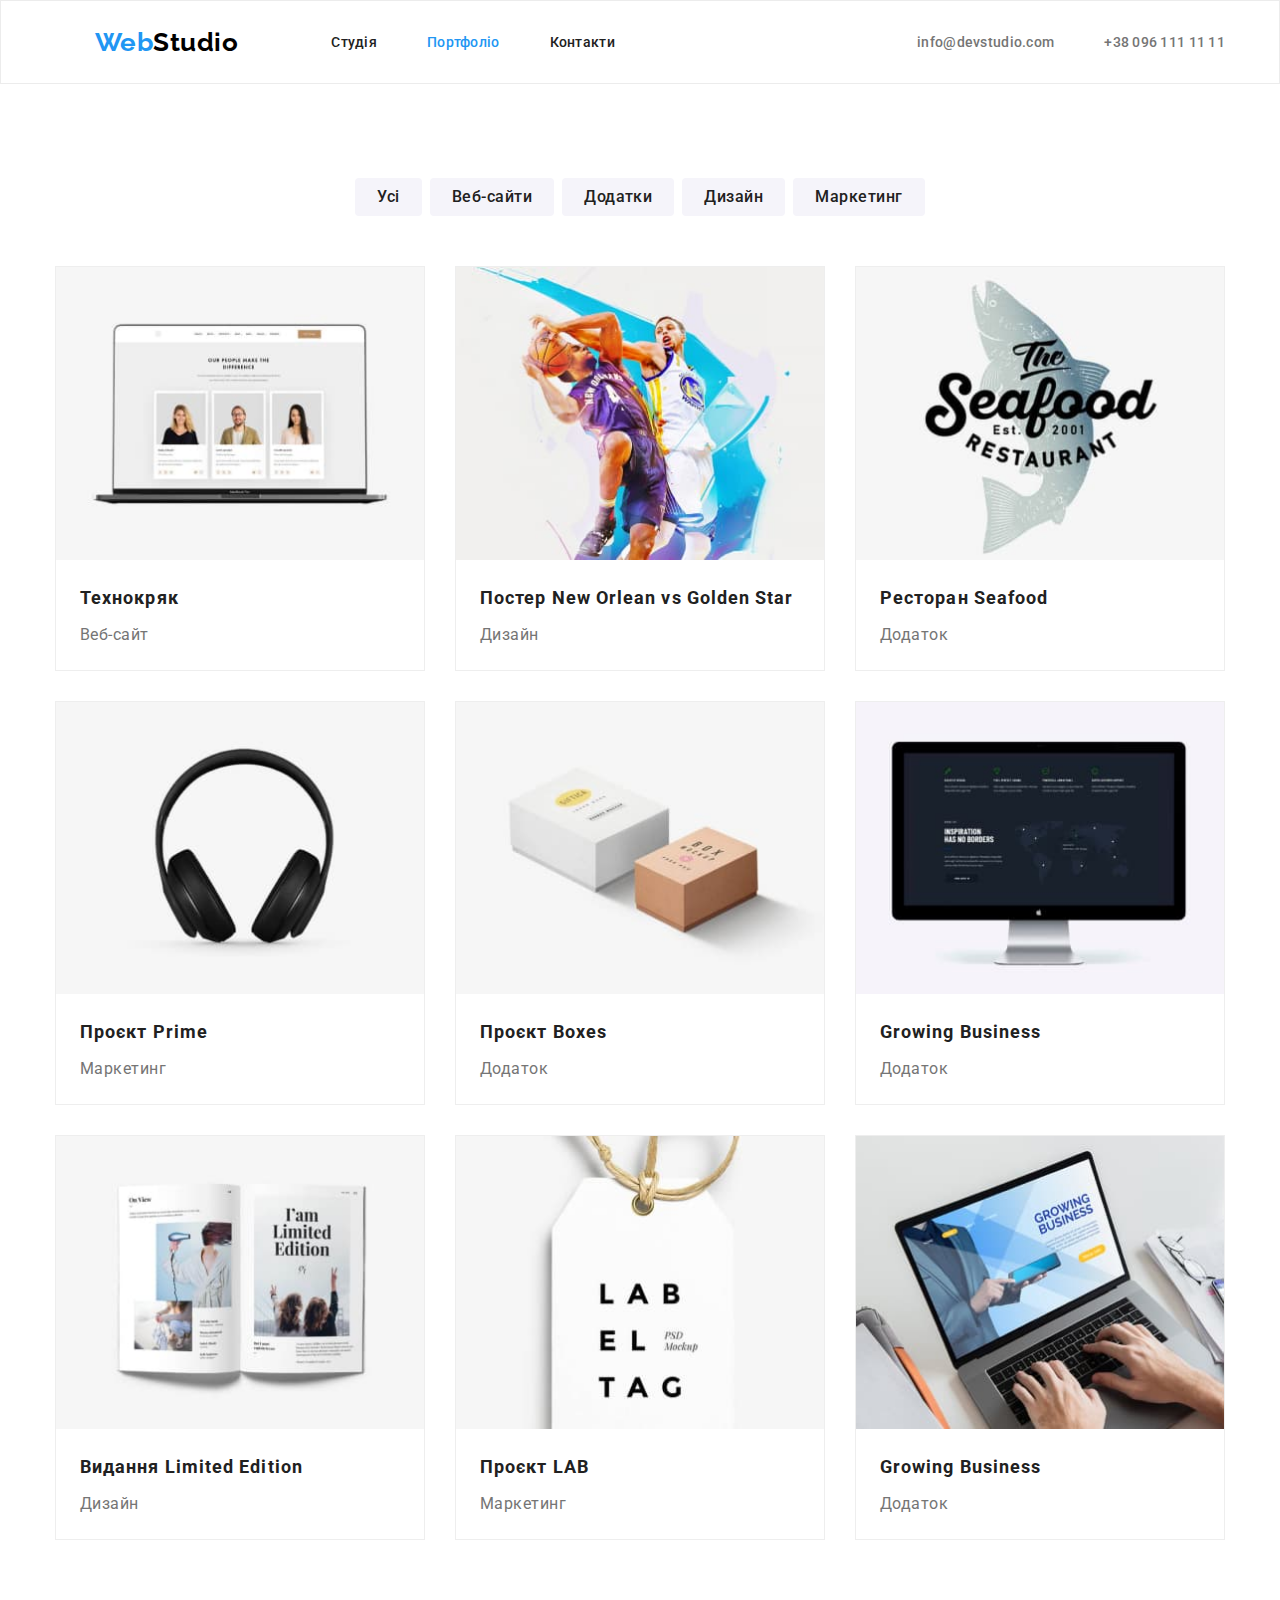
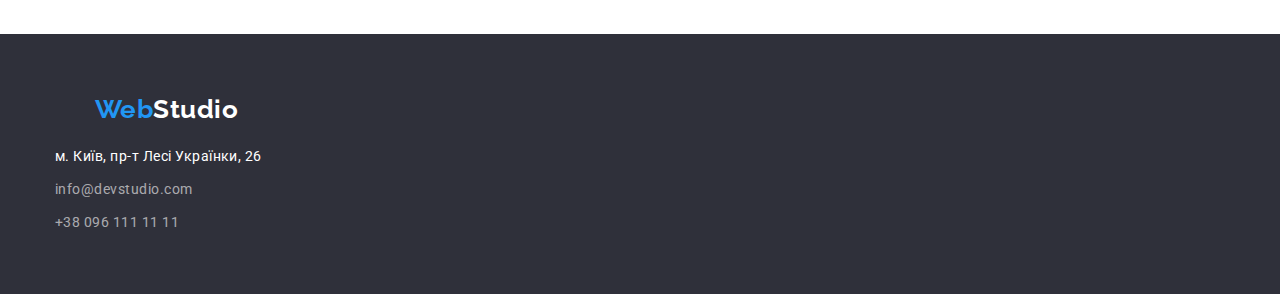
==== portfolio.html @ be639465 "Add files via upload" ====
<!DOCTYPE html>
<html lang="uk">
  <head>
    <meta charset="UTF-8" />
    <meta http-equiv="X-UA-Compatible" content="IE=edge" />
    <meta name="viewport" content="width=device-width, initial-scale=1.0" />
    <title>Portfolio</title>
    <link
      href="https://fonts.googleapis.com/css2?family=Raleway:wght@700&family=Roboto:wght@400;500;700;900&display=swap"
      rel="stylesheet"
    />
    <link rel="stylesheet" href="https://cdnjs.cloudflare.com/ajax/libs/modern-normalize/1.1.0/modern-normalize.min.css">
    <link rel="stylesheet" href="./css/style.css" />
  </head>
  <body class="body">
    <!--шапка сайта-->
    <header class="page-header">
      <div class="container main-nav">
      <nav class="nav">
        <a href="./index.html" class="logo"
          >Web<span class="logo-header">Studio</span></a
        >
        <ul class="site-nav-list">
          <li class="item"><a class="nav-link" href="./index.html">Студія</a></li>
          <li class="item"><a class="nav-link-carrent" href="">Портфоліо</a></li>
          <li class="item"><a class="nav-link" href="">Контакти</a></li>
        </ul>
      </nav>
     
      <ul class="auth-nav-list">
        <li class="item">
          <a class="contakt-link" href="mailto:info@devstudio.com"
            >info@devstudio.com</a
          >
        </li>
        <li class="item">
          <a class="contakt-link" href="tel:+380961111111">+38 096 111 11 11</a>
        </li>
      </ul>
      </div>
    </header>
    <main>
      <h1 hidden class="visually-hidden">портфоліо</h1>
      <section class="filter">
         <div class="container element">
        <ul class="buttons">
          <li class="item"><button class="filter-button" type="button">Усі</button></li>
          <li class="item">
            <button class="filter-button" type="button">Веб-сайти</button>
          </li>
          <li class="item"><button class="filter-button" type="button">Додатки</button></li>
          <li class="item"><button class="filter-button" type="button">Дизайн</button></li>
          <li class="item">
            <button class="filter-button" type="button">Маркетинг</button>
          </li>
        </ul>
        <ul class="progects">
          <li class="progect-item">
            <a href="" class="progect-link">
              <img class="img"
                src="./img/img_4.jpg"
                alt="Веб-сайт"
                width="370"
                height="294"
              />
              <h3 class="progect-title">Технокряк</h3>
              <p class="progect-text">Веб-сайт</p></a
            >
          </li>
         
          <li class="progect-item">
            <a href="" class="progect-link">
              <img class="img"
                src="./img/img_5.jpg"
                alt="Дизайн"
                width="370"
                height="294"
              />
              <h3 class="progect-title">Постер New Orlean vs Golden Star</h3>
              <p class="progect-text">Дизайн</p></a
            >
          </li>
  
          <li class="progect-item">
            <a href="" class="progect-link">
              <img class="img"
                src="./img/img_6.jpg"
                alt="Додаток"
                width="370"
                height="294"
              />
              <h3 class="progect-title">Ресторан Seafood</h3>
              <p class="progect-text">Додаток</p></a
            >
          </li>
          
          <li class="progect-item">
            <a href="" class="progect-link">
              <img class="img"
                src="./img/img_7.jpg"
                alt="Наушники"
                width="370"
                height="294"
              />
              <h3 class="progect-title">Проєкт Prime</h3>
              <p class="progect-text">Маркетинг</p></a
            >
          </li>
        
          <li class="progect-item">
            <a href="" class="progect-link">
              <img class="img"
                src="./img/img_8.jpg"
                alt="Коробки"
                width="370"
                height="294"
              />
              <h3 class="progect-title">Проєкт Boxes</h3>
              <p class="progect-text">Додаток</p></a
            >
          </li>
         
          <li class="progect-item">
            <a href="" class="progect-link">
              <img class="img"
                src="./img/img_9.jpg"
                alt="Монітор"
                width="370"
                height="294"
              />
              <h3 class="progect-title">Growing Business</h3>
              <p class="progect-text">Додаток</p></a
            >
          </li>
         
          <li class="progect-item">
            <a href="" class="progect-link">
              <img  class="img"
                src="./img/img_10.jpg"
                alt="книжка"
                width="370"
                height="294"
              />
              <h3 class="progect-title">Видання Limited Edition</h3>
              <p class="progect-text">Дизайн</p>
            </a>
          </li>
       
          <li class="progect-item">
            <a href="" class="progect-link">
              <img class="img"
                src="./img/img_11.jpg"
                alt="Бірка"
                width="370"
                height="294"
              />
              <h3 class="progect-title">Проєкт LAB</h3>
              <p class="progect-text">Маркетинг</p></a
            >
          </li>
        
          <li class="progect-item">
            <a href="" class="progect-link">
              <img class="img"
                src="./img/img_12.jpg"
                alt="Компютер"
                width="370"
                height="294"
              />
              <h3 class="progect-title">Growing Business</h3>
              <p class="progect-text">Додаток</p></a
            >
          </li>
         
        </ul>
        </div>
      </section>
    </main>

    <footer class="footer">
      <div class="container cell">
      <a href="./index.html" class="logo"
        >Web<span class="logo-footer">Studio</span></a
      >
      <address>
        <ul>
          <li><a class="adress"> м. Київ, пр-т Лесі Українки, 26 </a></li>
          <li>
            <a class="footer-link" href="mailto:info@devstudio.com"
              >info@devstudio.com</a
            >
          </li>
          <li>
            <a class="footer-link" href="tel:+380961111111"
              >+38 096 111 11 11</a
            >
          </li>
        </ul>
      </address>
      </div>
    </footer>
  </body>
</html>
---- css/style.css ----
:root {
  --primary-text-color: #757575;
  --title-text-color: #212121;
  --accent-color: #2196f3;
  --primary-color: #ffffff;
  --footer-text-color: rgba(255, 255, 255, 0.6);
  --background: #f5f5f5;
  --hero-background: #2f303a;
  --button-background-color: #f5f4fa;
  --button-background-hero: #188ce8;
  --accent-logo-color: #000000;

}

/* index*/

body {
  background-color: var(--primary-color);
  color: var(--primary-text-color);
  font-family: "Roboto", sans-serif;
  letter-spacing: 0.03em;
}

ul {
    margin: 0;
    padding: 0;
  list-style: none;
}

.element{
  padding-top: 94px;
  padding-bottom: 94px;
}

/* header*/

.container{
  margin: 0 auto;
  width: 1200px;
  padding-left: 15px;
  padding-right: 15px;

 
}
/*outline: 2px solid tomato; */

  .main-nav{
display: flex;
align-items: center;
    }
.page-header{
display: flex;
align-items: center;
border: 1px solid #ECECEC;
    }

.nav{
display: flex;
align-items: center;
    }

.logo {
  display:inline-block;
   padding-left: 40px;
  color: var(--accent-color);
  font-family: "Raleway", sans-serif;
  font-style: normal;
  font-weight: 700;
  font-size: 26px;
  line-height: 1.19;

  text-decoration: none;
}

.logo-header {
  color: var(--accent-logo-color);
}

.logo-footer {
  color: var(--primary-color);
}
.site-nav-list {
  display: flex;
  margin-left: 93px;
}

.nav-link {
  color: var(--title-text-color);
  text-decoration: none;

  font-weight: 500;
  font-size: 14px;
  line-height: 1.14;
  letter-spacing: 0.02em;
}

.nav-link:hover,
.nav-link:focus {
  color: var(--accent-color);
}

.nav-link-carrent {
  color: var(--accent-color);
  text-decoration: none;
  font-weight: 500;
  font-size: 14px;
  line-height: 1.14;
  letter-spacing: 0.02em;
}
.site-nav-list .item + .item {
margin-left: 50px;
    }

    .site-nav-list .item{
display: block;
  padding-top: 32px;
  padding-bottom: 32px;
    }


.auth-nav-list {
display: flex;
margin-left: auto;
align-self: flex-end;

    }
    
.auth-nav-list .item + .item {
margin-left: 50px;
    }

.contakt-link {
  padding-top: 32px;
  padding-bottom: 32px;
 display: inline-block;
    align-items: center;
  color: var(--primary-text-color);
  text-decoration: none;

  font-style: normal;
  font-weight: 500;
  font-size: 14px;
  line-height: 1.14;
  letter-spacing: 0.02em;
}

.contakt-link:hover,
.contakt-link:focus {
  color: var(--accent-color);
}
/* hero*/

.section-hero{
 padding-top: 200px;
 padding-bottom: 200px;
}

.title-hero {
  color: var(--primary-color);

  font-style: normal;
  font-weight: 900;
  font-size: 44px;
  line-height: 1.36;

  letter-spacing: 0.06em;
  text-transform: uppercase;
}
.section-hero {
  background-color: var(--hero-background);
  text-align: center;
  outline: 2px solid tomato;
}

/* section особливості*/

.section-title {
  color: var(--title-text-color);

  font-weight: 700;
  font-size: 36px;
  line-height: 1.17;
  text-align: center;
}

/*features*/
.features{
   display: flex;
    flex-wrap: wrap;
     gap: 30px;
  align-items: center;
}

.features-item {
width: calc((100% - 90px) / 4);
}

.visually-hidden {
  position: absolute;
  white-space: nowrap;
  width: 1px;
  height: 1px;
  overflow: hidden;
  border: 0;
  padding: 0;
  clip: rect(0 0 0 0);
  clip-path: inset(50%);
  margin: -1px;
}

.features .title {
    margin-top: 0;
    margin-bottom: 10px;
  color: var(--title-text-color);

  font-weight: 700;
  font-size: 14px;
  line-height: 1.14;
  text-transform: uppercase;
}


.text {
  margin: 0;
  font-size: 14px;
  line-height: 1.71;
}

/*section*/

.specialty .element{
     padding-top: 0;
}

.section-title{
    margin-top: 0;
    margin-bottom: 50px;
     padding-top: 0;
}

.section-list{
  display: flex;
}
/*
.section-team .section-title {
   padding-top: 94px;
}

.img{
  padding-top: 0;
  padding-bottom: 94px;
}*/
 
.section-list .item + .item {
margin-left: 30px;
    }
.section-team {
  background-color: var(--button-background-color);
}
/*team-title*/
.team-list{
display: flex;
  }

  .team-item {
 border-radius: 0px 0px 4px 4px;
    }
 

  .team-list .team-item + .team-item {
margin-left: 30px;
    }

.team-img{
 margin-bottom: 30px;
}

.team-title {
    margin-top: 0;
    margin-bottom: 10px;
  color: var(--title-text-color);

  font-weight: 500;
  font-size: 16px;
  line-height: 1.19;
  text-align: center;
}
.team-text {
  margin-top: 0;
  margin-bottom: 0;
  padding-bottom: 30px;
  font-weight: 400;
  font-size: 16px;
  line-height: 1.19;

  text-align: center;
}
.team-item {
  background-color: var(--primary-color);
}

/* button*/

.button {
  padding-top: 10px ;
  padding-right: 32px;
  padding-bottom: 10px;
  padding-left: 32px;
  color: var(--primary-color);
  background-color: var(--accent-color);
  cursor: pointer;
  font-family: inherit;
  font-weight: 700;
  font-size: 16px;
  line-height: 1.88;
  letter-spacing: 0.06em;
  border-radius: 4px;
  border: transparent;
  
}

.button:hover,
.button:focus {
  color: var(--second-accent-color);
  background-color: var(--button-background-hero);
}

/* footer*/

.footer {
  background-color: var(--hero-background);

}
.cell {
  padding-top: 60px;
  padding-bottom: 60px;
}

.adress {
  display: block;
  padding-top: 20px;
  color: var(--primary-color);
}

.footer-link {
  display: block;
  padding-top: 9px;
  color: var(--footer-text-color);

}

.footer-link:hover,
.footer-link:focus {
  color: var(--accent-color);
}

.footer-link,
.adress {
  text-decoration: none;
  font-weight: 400;
  font-size: 14px;
  line-height: 1.71;
    font-style: normal;
}

/* portfolio*/

/* filter buttons*/

.buttons {
  display: flex;
  margin-top: 0;
  margin-bottom: 50px;
  justify-content: center;

}

.buttons .item + .item {
margin-left:8px;
    }

.filter-button {
  padding-top: 6px ;
  padding-right: 22px;
  padding-bottom: 6px;
  padding-left: 22px;
  color: var(--title-text-color);
  background-color: var(--button-background-color);
  border: transparent;
  cursor: pointer;
  font-family: "Roboto", sans-serif;
  font-weight: 500;
  font-size: 16px;
  line-height: 1.62;
  text-align: center;
  letter-spacing: 0.03em;
  border-radius: 4px;
}

.filter-button:hover,
.filter-button:focus {
  color: var(--primary-color);
  background-color: var(--accent-color);
}

/*progect*/

.progects{
  display: flex;
  flex-wrap: wrap;
  align-items: center;
 
}

.progect-item{
 width: calc((100% - 60px) / 3);
  margin-right: 30px;
 margin-bottom: 30px;

 border: 1px solid #EEEEEE;
}

 .progect-item:nth-child( 3n ) {
margin-right: 0;
}

.progect-item:nth-last-child( -n+3 ) {
  margin-bottom: 0;
  }

.progect-item .img{
  padding: 0;
    display: block;
    width: 100%;
    height: auto;
    border: transparent;
}

/* width: 370px;
  margin: 15px;

  margin: -15px;

width: calc((100%-60px) / 3);
 margin-right: 30px;
 margin-bottom: 30px;
 
 .progect-link:nth-child(3n) {
margin-right: 0;
}

.progect-link:nth-last-child(-n+3){
  margin-bottom: 0;
  }*/
/*

  gap: 30px;
*/
.progect-link {
  text-decoration: none;
}
.progect-title {
  margin: 0;
  padding-top: 20px;
  padding-left: 24px;
  padding-right: 24px;
  color: var(--title-text-color);
  font-family: "Roboto", sans-serif;
  font-weight: 700;
  font-size: 18px;
  line-height: 2;
  letter-spacing: 0.06em;
}

.progect-text {
  margin: 0;
  padding-top: 4px;
  padding-bottom: 20px;
   padding-left: 24px;
  padding-right: 24px;
  color: var(--primary-text-color);
  font-family: "Roboto", sans-serif;
  font-style: normal;
  font-weight: 400;
  font-size: 16px;
  line-height: 1.88;
  letter-spacing: 0.03em;
}
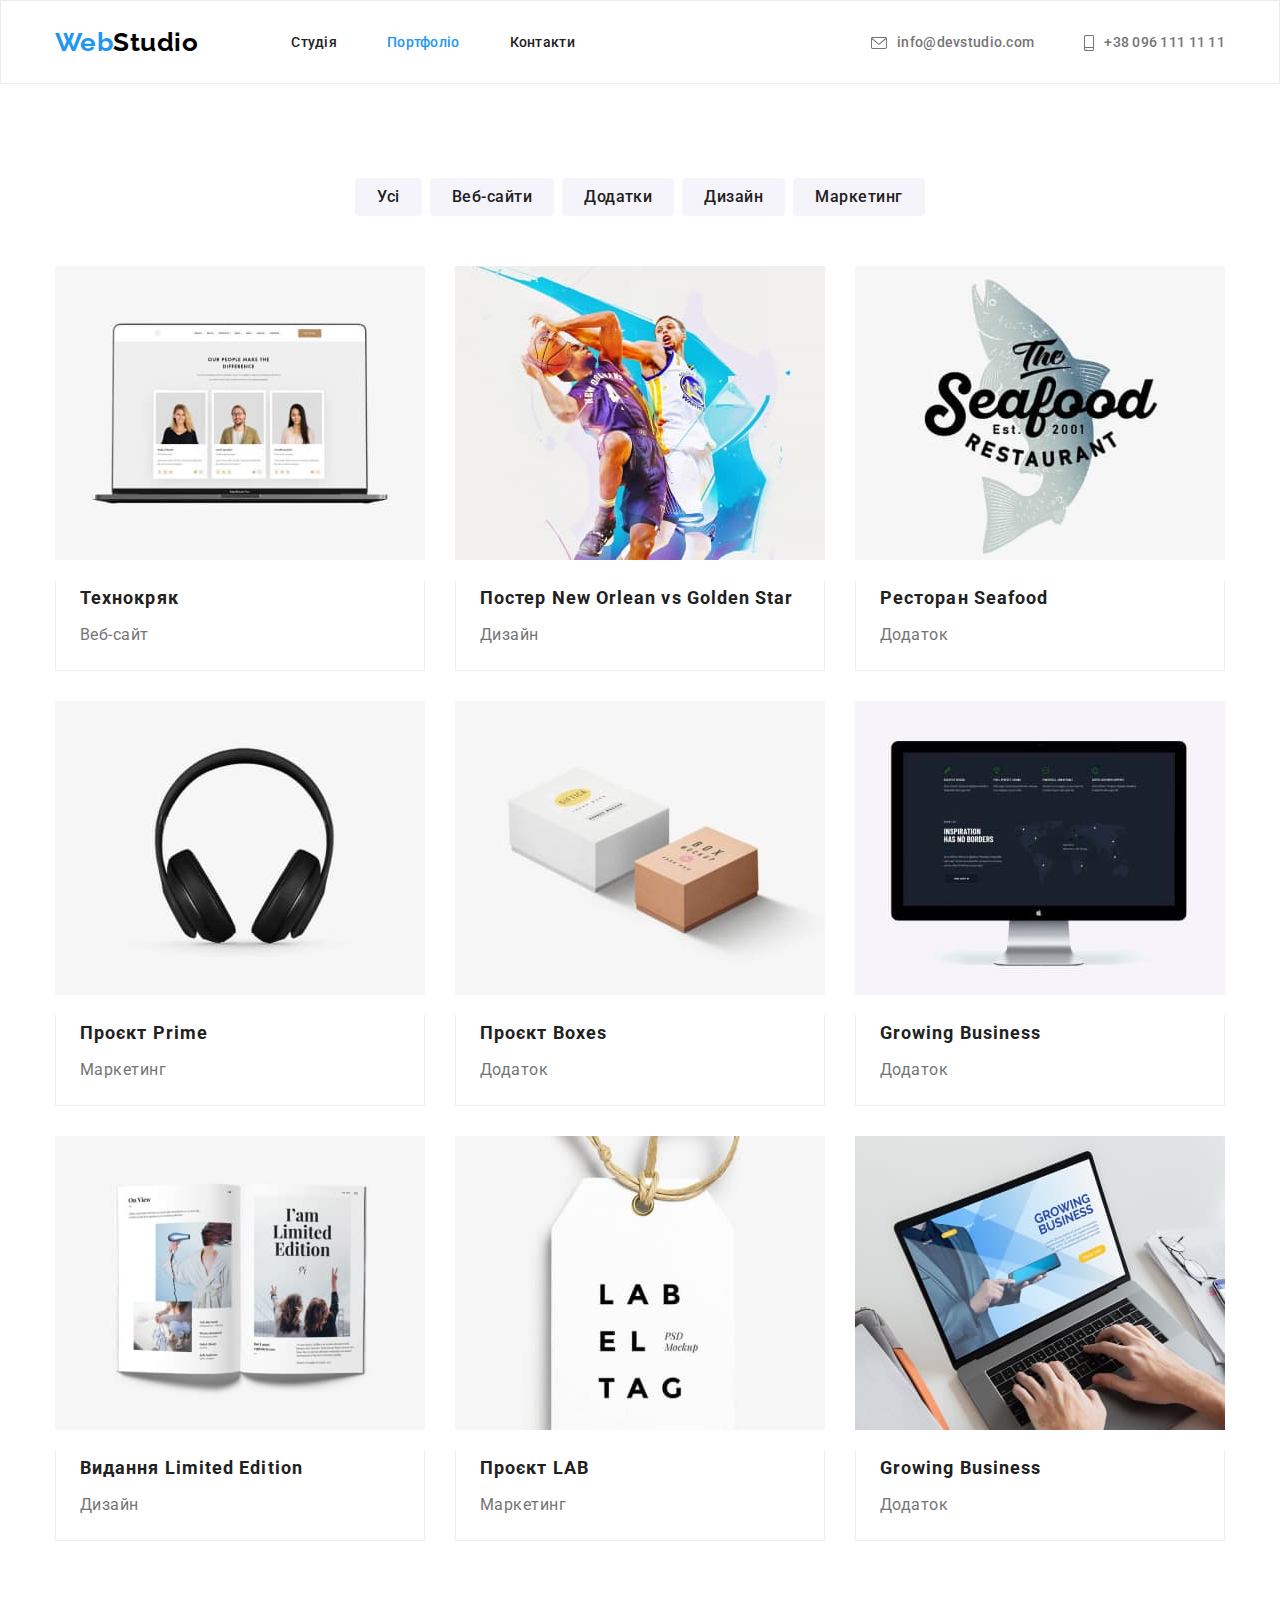
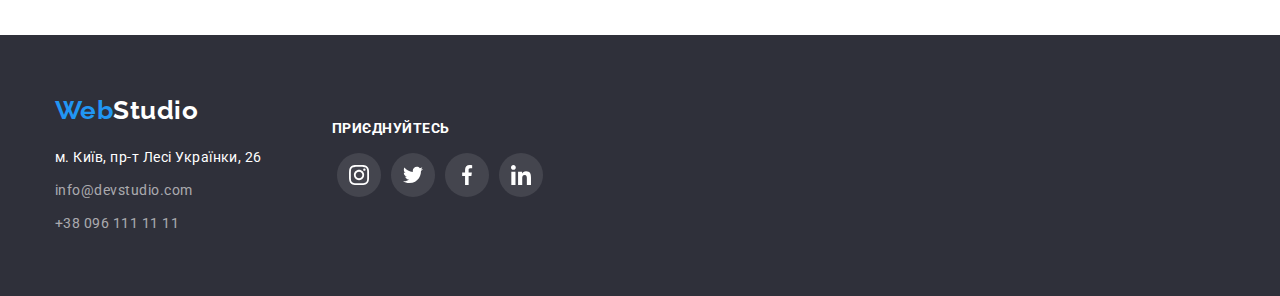
==== commit ed60a609: "summary" ====
--- a/portfolio.html
+++ b/portfolio.html
@@ -30,11 +30,18 @@
       <ul class="auth-nav-list">
         <li class="item">
           <a class="contakt-link" href="mailto:info@devstudio.com"
-            >info@devstudio.com</a
+            >
+            <svg class="senvelope-icon" width="16" height="12" >
+            <use href="./img/symbol-defs.svg#icon-envelope"></use>
+           </svg> info@devstudio.com</a
           >
         </li>
         <li class="item">
-          <a class="contakt-link" href="tel:+380961111111">+38 096 111 11 11</a>
+          <a class="contakt-link" href="tel:+380961111111">
+            <svg class="smartphone-icon" width="10" height="16" >
+            <use href="./img/symbol-defs.svg#icon-smartphone"></use>
+           </svg> 
+            +38 096 111 11 11</a>
         </li>
       </ul>
       </div>
@@ -63,8 +70,10 @@
                 width="370"
                 height="294"
               />
+               <div class="border">
               <h3 class="progect-title">Технокряк</h3>
-              <p class="progect-text">Веб-сайт</p></a
+              <p class="progect-text">Веб-сайт</p>
+              </div></a
             >
           </li>
          
@@ -76,8 +85,10 @@
                 width="370"
                 height="294"
               />
+               <div class="border">
               <h3 class="progect-title">Постер New Orlean vs Golden Star</h3>
-              <p class="progect-text">Дизайн</p></a
+              <p class="progect-text">Дизайн</p>
+              </div></a
             >
           </li>
   
@@ -89,8 +100,10 @@
                 width="370"
                 height="294"
               />
+               <div class="border">
               <h3 class="progect-title">Ресторан Seafood</h3>
-              <p class="progect-text">Додаток</p></a
+              <p class="progect-text">Додаток</p> 
+              </div></a
             >
           </li>
           
@@ -102,8 +115,10 @@
                 width="370"
                 height="294"
               />
+               <div class="border">
               <h3 class="progect-title">Проєкт Prime</h3>
-              <p class="progect-text">Маркетинг</p></a
+              <p class="progect-text">Маркетинг</p>
+              </div></a
             >
           </li>
         
@@ -115,8 +130,10 @@
                 width="370"
                 height="294"
               />
+               <div class="border">
               <h3 class="progect-title">Проєкт Boxes</h3>
-              <p class="progect-text">Додаток</p></a
+              <p class="progect-text">Додаток</p></div>
+              </a
             >
           </li>
          
@@ -128,8 +145,10 @@
                 width="370"
                 height="294"
               />
+               <div class="border">
               <h3 class="progect-title">Growing Business</h3>
-              <p class="progect-text">Додаток</p></a
+              <p class="progect-text">Додаток</p></div>
+              </a
             >
           </li>
          
@@ -141,8 +160,9 @@
                 width="370"
                 height="294"
               />
+               <div class="border">
               <h3 class="progect-title">Видання Limited Edition</h3>
-              <p class="progect-text">Дизайн</p>
+              <p class="progect-text">Дизайн</p></div>
             </a>
           </li>
        
@@ -154,8 +174,10 @@
                 width="370"
                 height="294"
               />
+               <div class="border">
               <h3 class="progect-title">Проєкт LAB</h3>
-              <p class="progect-text">Маркетинг</p></a
+              <p class="progect-text">Маркетинг</p>
+              </div></a
             >
           </li>
         
@@ -167,8 +189,10 @@
                 width="370"
                 height="294"
               />
+               <div class="border">
               <h3 class="progect-title">Growing Business</h3>
-              <p class="progect-text">Додаток</p></a
+              <p class="progect-text">Додаток</p>
+              </div></a
             >
           </li>
          
@@ -176,9 +200,10 @@
         </div>
       </section>
     </main>
-
+<!--футер-->
     <footer class="footer">
       <div class="container cell">
+        <div>
       <a href="./index.html" class="logo"
         >Web<span class="logo-footer">Studio</span></a
       >
@@ -196,7 +221,40 @@
             >
           </li>
         </ul>
-      </address>
+      </address></div>
+      <section class="join-section">
+        <h3 class="join">приєднуйтесь</h3>
+        <ul class="actions">
+              <li>
+                <a class="icons-footer">
+                 <svg class="icon-footer" width="20" height="20" >
+            <use href="./img/symbol-defs.svg#icon-instagram"></use>
+           </svg>  
+                </a>
+              </li>
+              <li>
+                 <a class="icons-footer">
+                 <svg class="icon-footer" width="20" height="20" >
+            <use href="./img/symbol-defs.svg#icon-twitter"></use>
+           </svg>  
+                </a>
+              </li>
+              <li>
+                 <a class="icons-footer">
+                 <svg class="icon-footer" width="20" height="20" >
+            <use href="./img/symbol-defs.svg#icon-facebook"></use>
+           </svg>  
+                </a>
+              </li>
+              <li>
+                 <a class="icons-footer">
+                 <svg class="icon-footer" width="20" height="20" >
+            <use href="./img/symbol-defs.svg#icon-linkedin"></use>
+           </svg>  
+                </a>
+              </li>
+            </ul>
+      </section>
       </div>
     </footer>
   </body>
--- a/css/style.css
+++ b/css/style.css
@@ -9,6 +9,8 @@
   --button-background-color: #f5f4fa;
   --button-background-hero: #188ce8;
   --accent-logo-color: #000000;
+  --icon-color: #AFB1B8;
+  --icon-backgraund-color: rgba(255, 255, 255, 0.1);
 
 }
 
@@ -27,6 +29,12 @@
   list-style: none;
 }
 
+p {
+    margin: 0;
+    padding: 0;
+}
+
+
 .element{
   padding-top: 94px;
   padding-bottom: 94px;
@@ -44,6 +52,22 @@
 }
 /*outline: 2px solid tomato; */
 
+.overlay{
+max-width: 1600px;
+height: 600px;
+margin-left: auto;
+margin-right: auto;
+background-image: linear-gradient(to right,
+ rgba(47, 48, 58, 0.4),
+ rgba(47, 48, 58, 0.4)
+ ),
+ url("../img/new_photo.jpg");
+ background-repeat: no-repeat;
+ background-position: center;
+ background-size: cover;
+    }
+
+
   .main-nav{
 display: flex;
 align-items: center;
@@ -61,7 +85,7 @@
 
 .logo {
   display:inline-block;
-   padding-left: 40px;
+  
   color: var(--accent-color);
   font-family: "Raleway", sans-serif;
   font-style: normal;
@@ -133,6 +157,7 @@
   padding-top: 32px;
   padding-bottom: 32px;
  display: inline-block;
+ display: flex;
     align-items: center;
   color: var(--primary-text-color);
   text-decoration: none;
@@ -148,6 +173,19 @@
 .contakt-link:focus {
   color: var(--accent-color);
 }
+
+.senvelope-icon,
+.smartphone-icon{
+  margin-right: 10px;
+  fill: var(--primary-text-color);
+}
+
+.senvelope-icon:hover,
+.smartphone-icon:hover,
+.senvelope-icon:focus,
+.smartphone-icon:focus {
+  fill: var(--accent-color);
+}
 /* hero*/
 
 .section-hero{
@@ -188,11 +226,11 @@
    display: flex;
     flex-wrap: wrap;
      gap: 30px;
-  align-items: center;
+
 }
 
 .features-item {
-width: calc((100% - 90px) / 4);
+flex-basis: calc((100% - 90px) / 4);
 }
 
 .visually-hidden {
@@ -208,6 +246,24 @@
   margin: -1px;
 }
 
+.features-icon{
+  display: flex;
+  margin-bottom: 30px;
+  justify-content: center;
+  padding: 25px, 100px, 25px, 100px;
+ height: 120px;
+ align-items: center;
+ background-color: var(--button-background-color);
+}
+
+.features-icon .icon{
+  display: inline-block;
+   margin: 0;
+ align-items: center;
+  justify-content: center;
+ }
+
+
 .features .title {
     margin-top: 0;
     margin-bottom: 10px;
@@ -263,6 +319,7 @@
   }
 
   .team-item {
+    box-shadow: 0px 1px 3px rgba(0, 0, 0, 0.12), 0px 1px 1px rgba(0, 0, 0, 0.14), 0px 2px 1px rgba(0, 0, 0, 0.2);
  border-radius: 0px 0px 4px 4px;
     }
  
@@ -288,7 +345,7 @@
 .team-text {
   margin-top: 0;
   margin-bottom: 0;
-  padding-bottom: 30px;
+  
   font-weight: 400;
   font-size: 16px;
   line-height: 1.19;
@@ -325,13 +382,89 @@
   background-color: var(--button-background-hero);
 }
 
+.actions{
+  display: flex;
+  padding-bottom: 30px;
+  margin-top: 16px;
+
+  list-style: none;
+  flex-direction: row;
+  align-items: center;
+  justify-content: center;
+ }
+
+ .icons{
+  display: flex;
+  justify-content: center;
+  align-items: center;
+    margin-left: 5px;
+  margin-right: 5px;
+  list-style: none;
+  border: none;
+  width: 44px;
+  height: 44px;
+  border-radius: 50%;
+  color: var(--icon-color);
+ }
+
+ .icons .icon{
+  fill: currentColor;
+  margin-left: 10px;
+  margin-right: 10px;
+  width: 20px;
+  height: 20px;
+}
+
+ .icons:hover{
+  color: var(--primary-color);
+  background-color: var(--accent-color);
+ }
+ 
+/*  
+flex-basis: calc((100% - 30px) / 4);
+margin-right: 10px;
+.icons .icon:nth-child( 4n ) {
+margin-right: 0;
+}*/
+
+
+.clients{
+  display: flex;
+  justify-content: center;
+  align-items: center;
+    margin-left: 15px;
+  margin-right: 15px;
+  list-style: none;
+  border: none;
+  width: 170px;
+  height: 92px;
+
+  color: var(--icon-color);
+  border: 1px solid #AFB1B8;
+border-radius: 4px;
+ }
+
+ .icon-client{
+  fill: currentColor;
+}
+
+ .clients:hover{
+  color: var(--accent-color);
+  border: 1px solid #2196F3;
+border-radius: 4px;
+ 
+ }
+ 
+
+
 /* footer*/
 
 .footer {
   background-color: var(--hero-background);
-
+display: flex;
 }
 .cell {
+  display: flex;
   padding-top: 60px;
   padding-bottom: 60px;
 }
@@ -362,6 +495,47 @@
   line-height: 1.71;
     font-style: normal;
 }
+
+.join-section{
+  margin-left: 70px;
+}
+
+.join{
+  padding-top: 12px;
+  display: block;
+font-weight: 700;
+font-size: 14px;
+line-height: 1.14;
+text-transform: uppercase;
+
+color: var(--primary-color);
+}
+
+.icons-footer{
+  display: flex;
+  justify-content: center;
+  align-items: center;
+    margin-left: 5px;
+  margin-right: 5px;
+  list-style: none;
+  border: none;
+  width: 44px;
+  height: 44px;
+  border-radius: 50%;
+  color: var(--primary-color);
+  background-color: var(--icon-backgraund-color);
+ }
+
+ .icons-footer .icon-footer{
+  fill: currentColor;
+  margin-left: 10px;
+  margin-right: 10px;
+}
+
+ .icons-footer:hover{
+  color: var(--primary-color);
+  background-color: var(--accent-color);
+ }
 
 /* portfolio*/
 
@@ -401,6 +575,7 @@
 .filter-button:focus {
   color: var(--primary-color);
   background-color: var(--accent-color);
+  box-shadow: 0px 3px 1px rgba(0, 0, 0, 0.1), 0px 1px 2px rgba(0, 0, 0, 0.08), 0px 2px 2px rgba(0, 0, 0, 0.12);
 }
 
 /*progect*/
@@ -413,13 +588,22 @@
 }
 
 .progect-item{
- width: calc((100% - 60px) / 3);
+ flex-basis: calc((100% - 60px) / 3);
   margin-right: 30px;
  margin-bottom: 30px;
 
- border: 1px solid #EEEEEE;
-}
-
+
+}
+
+.border{
+ border-right: 1px solid #EEEEEE;
+ border-bottom:1px solid #EEEEEE ;
+ border-left: 1px solid #EEEEEE;
+}
+
+.progect-link:hover{
+   box-shadow: 0px 1px 1px rgba(0, 0, 0, 0.12), 0px 4px 4px rgba(0, 0, 0, 0.06), 1px 4px 6px rgba(0, 0, 0, 0.16);
+}
  .progect-item:nth-child( 3n ) {
 margin-right: 0;
 }
@@ -457,13 +641,15 @@
   gap: 30px;
 */
 .progect-link {
+  display: block;
   text-decoration: none;
 }
 .progect-title {
-  margin: 0;
-  padding-top: 20px;
-  padding-left: 24px;
-  padding-right: 24px;
+  padding: 0;
+  margin-bottom: 0;
+  margin-top: 20px;
+  margin-left: 24px;
+  margin-right: 24px;
   color: var(--title-text-color);
   font-family: "Roboto", sans-serif;
   font-weight: 700;
@@ -473,14 +659,14 @@
 }
 
 .progect-text {
-  margin: 0;
-  padding-top: 4px;
-  padding-bottom: 20px;
-   padding-left: 24px;
-  padding-right: 24px;
+ padding: 0;
+  margin-top: 4px;
+  margin-bottom: 20px;
+   margin-left: 24px;
+  margin-right: 24px;
   color: var(--primary-text-color);
   font-family: "Roboto", sans-serif;
-  font-style: normal;
+  
   font-weight: 400;
   font-size: 16px;
   line-height: 1.88;
